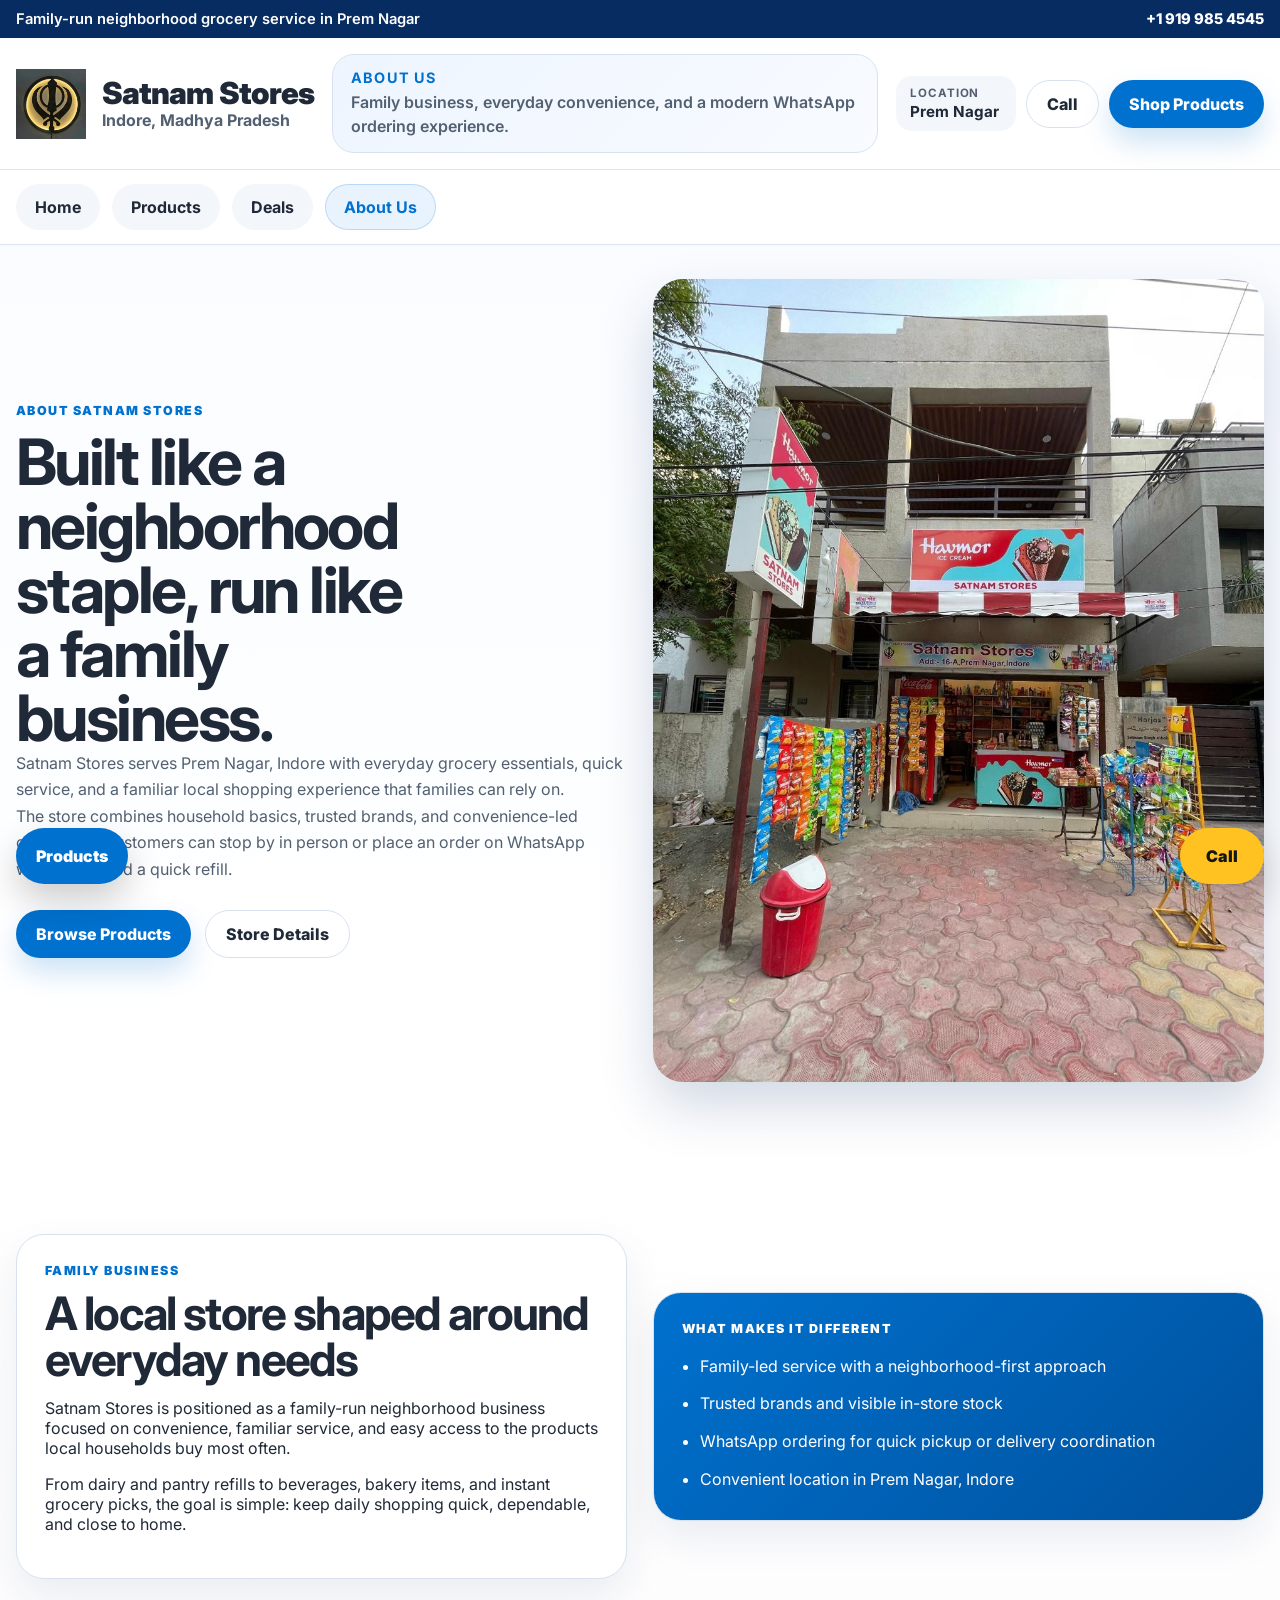
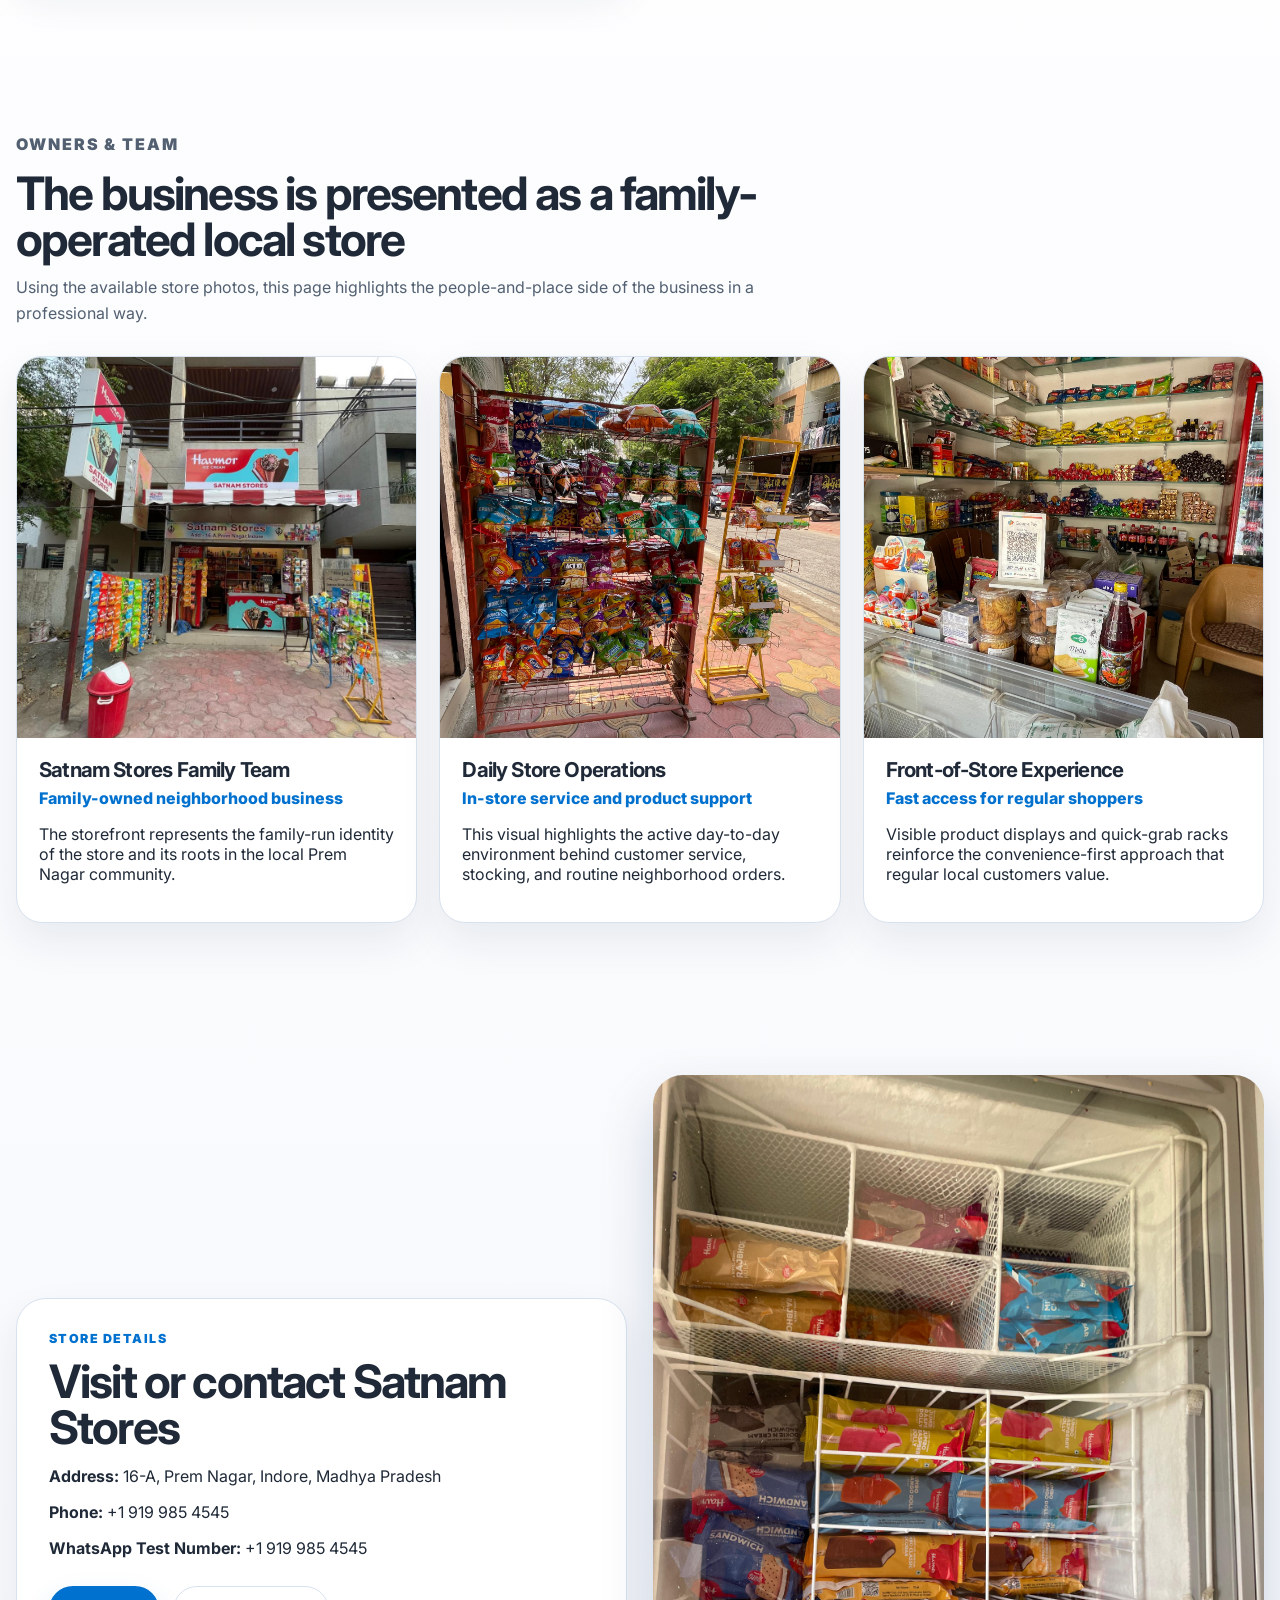
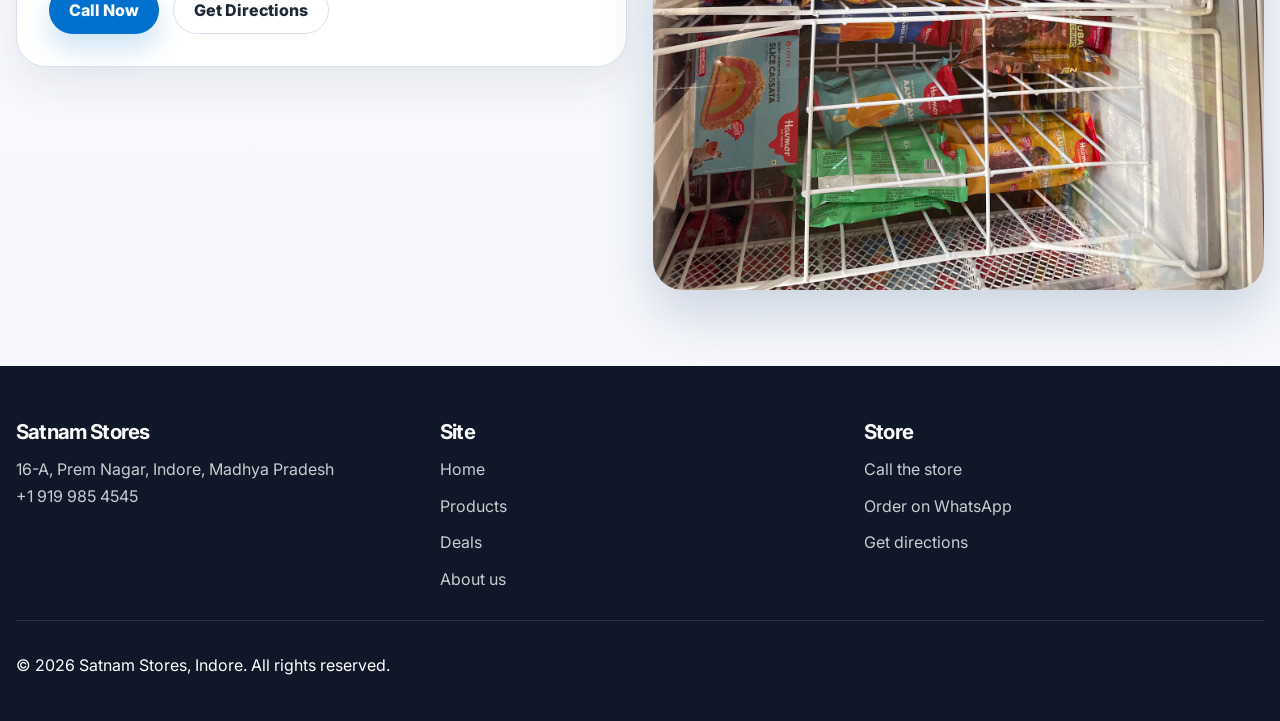
==== about.html @ cd2a09a5 "Expand Satnam Stores ordering site" ====
<!DOCTYPE html>
<html lang="en">
<head>
  <meta charset="UTF-8">
  <meta name="viewport" content="width=device-width, initial-scale=1.0">
  <title>About Satnam Stores Indore | Family Grocery Store in Prem Nagar</title>
  <meta
    name="description"
    content="Learn about Satnam Stores Indore, a family-run neighborhood grocery business in Prem Nagar with everyday essentials, quick service, and WhatsApp ordering."
  >
  <link rel="preconnect" href="https://fonts.googleapis.com">
  <link rel="preconnect" href="https://fonts.gstatic.com" crossorigin>
  <link
    href="https://fonts.googleapis.com/css2?family=Inter:wght@400;500;600;700;800;900&display=swap"
    rel="stylesheet"
  >
  <link rel="stylesheet" href="./styles.css">
</head>
<body data-page="about">
  <div class="topbar">
    <div class="container topbar-inner">
      <p>Family-run neighborhood grocery service in Prem Nagar</p>
      <a href="tel:+19199854545">+1 919 985 4545</a>
    </div>
  </div>

  <header class="site-header" id="top">
    <div class="container header-main">
      <a class="brand" href="./index.html#top" aria-label="Satnam Stores Indore home">
        <span class="brand-badge">
          <img src="./assets/khanda-symbol.webp" alt="Khanda symbol logo">
        </span>
        <span class="brand-copy">
          <strong>Satnam Stores</strong>
          <span>Indore, Madhya Pradesh</span>
        </span>
      </a>

      <div class="page-utility-banner" aria-label="Store overview">
        <strong>About Us</strong>
        <span>Family business, everyday convenience, and a modern WhatsApp ordering experience.</span>
      </div>

      <div class="header-actions">
        <a class="header-chip" href="#store-details">
          <span class="header-chip-label">Location</span>
          <strong>Prem Nagar</strong>
        </a>
        <a class="header-button header-button-light" href="tel:+19199854545">Call</a>
        <a class="header-button header-button-primary" href="./index.html#catalog">Shop Products</a>
      </div>

      <button class="menu-toggle" type="button" aria-expanded="false" aria-controls="mobile-panel">
        <span></span>
        <span></span>
        <span></span>
        <span class="sr-only">Open menu</span>
      </button>
    </div>

    <div class="container mobile-panel" id="mobile-panel">
      <nav class="mobile-links" aria-label="Mobile">
        <a href="./index.html#top">Home</a>
        <a href="./index.html#catalog">Products</a>
        <a href="./index.html#deals">Deals</a>
        <a href="./about.html">About Us</a>
      </nav>
      <a class="mobile-cart-link" href="./index.html#catalog">Shop Products</a>
    </div>
  </header>

  <div class="category-strip-wrap">
    <div class="container">
      <nav class="category-strip" aria-label="Primary sections">
        <a href="./index.html#top" data-nav-link="home">Home</a>
        <a href="./index.html#catalog" data-nav-link="products">Products</a>
        <a href="./index.html#deals" data-nav-link="deals">Deals</a>
        <a href="./about.html" data-nav-link="about" class="is-active">About Us</a>
      </nav>
    </div>
  </div>

  <main>
    <section class="section about-hero">
      <div class="container about-hero-grid">
        <div class="about-hero-copy">
          <p class="eyebrow eyebrow-blue">About Satnam Stores</p>
          <h1>Built like a neighborhood staple, run like a family business.</h1>
          <p class="hero-text">
            Satnam Stores serves Prem Nagar, Indore with everyday grocery essentials, quick service,
            and a familiar local shopping experience that families can rely on.
          </p>
          <p class="hero-text">
            The store combines household basics, trusted brands, and convenience-led ordering so customers
            can stop by in person or place an order on WhatsApp when they need a quick refill.
          </p>
          <div class="hero-actions">
            <a class="button button-primary" href="./index.html#catalog">Browse Products</a>
            <a class="button button-secondary" href="#store-details">Store Details</a>
          </div>
        </div>
        <div class="about-hero-visual">
          <img src="./assets/storefront.jpg" alt="Satnam Stores storefront in Prem Nagar, Indore">
        </div>
      </div>
    </section>

    <section class="section about-story">
      <div class="container about-story-grid">
        <div class="story-panel">
          <p class="eyebrow eyebrow-blue">Family Business</p>
          <h2>A local store shaped around everyday needs</h2>
          <p>
            Satnam Stores is positioned as a family-run neighborhood business focused on convenience,
            familiar service, and easy access to the products local households buy most often.
          </p>
          <p>
            From dairy and pantry refills to beverages, bakery items, and instant grocery picks,
            the goal is simple: keep daily shopping quick, dependable, and close to home.
          </p>
        </div>
        <div class="story-panel story-panel-accent">
          <p class="eyebrow">What makes it different</p>
          <ul class="story-list">
            <li>Family-led service with a neighborhood-first approach</li>
            <li>Trusted brands and visible in-store stock</li>
            <li>WhatsApp ordering for quick pickup or delivery coordination</li>
            <li>Convenient location in Prem Nagar, Indore</li>
          </ul>
        </div>
      </div>
    </section>

    <section class="section owner-section">
      <div class="container">
        <div class="section-heading">
          <p class="eyebrow eyebrow-blue">Owners &amp; Team</p>
          <h2>The business is presented as a family-operated local store</h2>
          <p>Using the available store photos, this page highlights the people-and-place side of the business in a professional way.</p>
        </div>

        <div class="owner-grid">
          <article class="owner-card">
            <img src="./assets/storefront.jpg" alt="Storefront representing the Satnam Stores family business">
            <div class="owner-card-body">
              <h3>Satnam Stores Family Team</h3>
              <p class="owner-role">Family-owned neighborhood business</p>
              <p>The storefront represents the family-run identity of the store and its roots in the local Prem Nagar community.</p>
            </div>
          </article>

          <article class="owner-card">
            <img src="./assets/interior.jpg" alt="Inside Satnam Stores showing day-to-day store operations">
            <div class="owner-card-body">
              <h3>Daily Store Operations</h3>
              <p class="owner-role">In-store service and product support</p>
              <p>This visual highlights the active day-to-day environment behind customer service, stocking, and routine neighborhood orders.</p>
            </div>
          </article>

          <article class="owner-card">
            <img src="./assets/snacks.jpg" alt="Product display racks outside Satnam Stores">
            <div class="owner-card-body">
              <h3>Front-of-Store Experience</h3>
              <p class="owner-role">Fast access for regular shoppers</p>
              <p>Visible product displays and quick-grab racks reinforce the convenience-first approach that regular local customers value.</p>
            </div>
          </article>
        </div>
      </div>
    </section>

    <section class="section store-details-section" id="store-details">
      <div class="container store-details-grid">
        <div class="store-detail-card">
          <p class="eyebrow eyebrow-blue">Store Details</p>
          <h2>Visit or contact Satnam Stores</h2>
          <p><strong>Address:</strong> 16-A, Prem Nagar, Indore, Madhya Pradesh</p>
          <p><strong>Phone:</strong> <a href="tel:+19199854545">+1 919 985 4545</a></p>
          <p><strong>WhatsApp Test Number:</strong> +1 919 985 4545</p>
          <div class="hero-actions">
            <a class="button button-primary" href="tel:+19199854545">Call Now</a>
            <a class="button button-secondary" href="https://www.google.com/maps/search/?api=1&amp;query=16-A%2C+Prem+Nagar%2C+Indore%2C+Madhya+Pradesh" target="_blank" rel="noreferrer">Get Directions</a>
          </div>
        </div>

        <div class="store-detail-visual">
          <img src="./assets/drinks.jpg" alt="Cold drinks fridge inside Satnam Stores">
        </div>
      </div>
    </section>
  </main>

  <div class="mobile-cta-bar">
    <a class="floating-call" href="tel:+19199854545" aria-label="Call Satnam Stores">Call</a>
    <a class="floating-cart" href="./index.html#catalog" aria-label="Browse products">Products</a>
  </div>

  <footer class="site-footer">
    <div class="container footer-grid">
      <div>
        <h3>Satnam Stores</h3>
        <p>16-A, Prem Nagar, Indore, Madhya Pradesh</p>
        <p><a href="tel:+19199854545">+1 919 985 4545</a></p>
      </div>
      <div>
        <h3>Site</h3>
        <ul>
          <li><a href="./index.html#top">Home</a></li>
          <li><a href="./index.html#catalog">Products</a></li>
          <li><a href="./index.html#deals">Deals</a></li>
          <li><a href="./about.html">About us</a></li>
        </ul>
      </div>
      <div>
        <h3>Store</h3>
        <ul>
          <li><a href="tel:+19199854545">Call the store</a></li>
          <li><a href="./index.html#catalog">Order on WhatsApp</a></li>
          <li><a href="https://www.google.com/maps/search/?api=1&amp;query=16-A%2C+Prem+Nagar%2C+Indore%2C+Madhya+Pradesh" target="_blank" rel="noreferrer">Get directions</a></li>
        </ul>
      </div>
    </div>
    <div class="container footer-bottom">
      <p>&copy; 2026 Satnam Stores, Indore. All rights reserved.</p>
    </div>
  </footer>

  <script src="./script.js"></script>
</body>
</html>
---- styles.css ----
:root {
  --blue: #0071ce;
  --blue-deep: #004f9a;
  --blue-navy: #072c62;
  --yellow: #ffc220;
  --yellow-soft: #ffe082;
  --yellow-deep: #d99d00;
  --green: #1f9d57;
  --red: #c62828;
  --ink: #1f2937;
  --ink-soft: #526071;
  --surface: #ffffff;
  --surface-alt: #f3f6fb;
  --surface-line: #d8e2ef;
  --surface-dark: #0f1728;
  --surface-muted: #eef3f8;
  --radius-lg: 28px;
  --radius-md: 20px;
  --radius-sm: 14px;
  --shadow-soft: 0 18px 40px rgba(4, 38, 82, 0.08);
  --shadow-strong: 0 24px 54px rgba(7, 44, 98, 0.18);
  --container: min(1320px, calc(100% - 32px));
}

* {
  box-sizing: border-box;
}

html {
  scroll-behavior: smooth;
}

body {
  margin: 0;
  font-family: "Inter", sans-serif;
  color: var(--ink);
  background: linear-gradient(180deg, #f8fbff 0%, #ffffff 26%, #f5f7fb 100%);
}

body.cart-open {
  overflow: hidden;
}

img {
  display: block;
  width: 100%;
  max-width: 100%;
}

a {
  color: inherit;
  text-decoration: none;
}

button,
input,
select,
textarea {
  font: inherit;
}

button {
  border: 0;
}

.sr-only {
  position: absolute;
  width: 1px;
  height: 1px;
  padding: 0;
  margin: -1px;
  overflow: hidden;
  clip: rect(0, 0, 0, 0);
  white-space: nowrap;
  border: 0;
}

.is-hidden {
  display: none !important;
}

.container {
  width: var(--container);
  margin: 0 auto;
}

.topbar {
  background: var(--blue-navy);
  color: #fff;
  font-size: 0.92rem;
}

.topbar-inner {
  display: flex;
  align-items: center;
  justify-content: space-between;
  gap: 16px;
  padding: 10px 0;
}

.topbar p {
  margin: 0;
  font-weight: 600;
}

.topbar a {
  font-weight: 800;
}

.site-header {
  position: sticky;
  top: 0;
  z-index: 40;
  background: rgba(255, 255, 255, 0.97);
  border-bottom: 1px solid rgba(216, 226, 239, 0.9);
  backdrop-filter: blur(16px);
}

.site-header.is-scrolled {
  box-shadow: 0 10px 28px rgba(15, 23, 40, 0.1);
}

.header-main {
  display: grid;
  grid-template-columns: auto minmax(320px, 1fr) auto;
  align-items: center;
  gap: 18px;
  padding: 16px 0;
}

.brand {
  display: inline-flex;
  align-items: center;
  gap: 16px;
}

.brand-badge {
  width: 70px;
  height: 70px;
  display: inline-flex;
  align-items: center;
  justify-content: center;
  flex-shrink: 0;
}

.brand-badge img {
  width: 100%;
  height: 100%;
  object-fit: contain;
}

.brand-copy {
  display: grid;
  gap: 4px;
}

.brand-copy strong {
  font-size: 1.9rem;
  font-weight: 900;
  letter-spacing: -0.03em;
  line-height: 1;
}

.brand-copy span {
  font-size: 1rem;
  color: var(--ink-soft);
  font-weight: 700;
  line-height: 1.1;
}

.search-shell {
  display: grid;
  grid-template-columns: auto 1fr auto;
  align-items: center;
  gap: 10px;
  background: #fff;
  border: 2px solid var(--blue);
  border-radius: 999px;
  padding: 8px 8px 8px 16px;
  box-shadow: 0 12px 24px rgba(0, 113, 206, 0.08);
}

.search-shell svg {
  width: 22px;
  height: 22px;
  fill: var(--blue);
  flex-shrink: 0;
}

.search-shell input {
  width: 100%;
  border: 0;
  outline: 0;
  background: transparent;
  color: var(--ink);
}

.search-shell button,
.button,
.header-button,
.quantity-button,
.add-cart-button,
.filter-chip,
.mobile-cart-link,
.floating-cart,
.floating-call {
  transition: transform 180ms ease, box-shadow 180ms ease, background 180ms ease, border-color 180ms ease, color 180ms ease;
}

.search-shell button {
  border-radius: 999px;
  padding: 12px 20px;
  background: var(--blue);
  color: #fff;
  font-weight: 800;
  cursor: pointer;
}

.header-actions {
  display: flex;
  align-items: center;
  gap: 10px;
}

.header-chip {
  display: grid;
  gap: 2px;
  padding: 10px 14px;
  border-radius: 16px;
  background: var(--surface-alt);
  min-width: 120px;
}

.header-chip-label,
.summary-label {
  font-size: 0.72rem;
  text-transform: uppercase;
  letter-spacing: 0.08em;
  color: var(--ink-soft);
  font-weight: 700;
}

.header-chip strong {
  font-size: 0.95rem;
}

.header-button,
.button,
.mobile-cart-link {
  display: inline-flex;
  align-items: center;
  justify-content: center;
  gap: 10px;
  min-height: 48px;
  padding: 0 20px;
  border-radius: 999px;
  font-weight: 800;
  cursor: pointer;
}

.header-button:hover,
.button:hover,
.mobile-cart-link:hover,
.filter-chip:hover,
.add-cart-button:hover,
.quantity-button:hover,
.floating-cart:hover,
.floating-call:hover,
.category-card:hover,
.product-card:hover,
.gallery-card:hover,
.benefit-card:hover,
.inventory-card:hover {
  transform: translateY(-2px);
}

.header-button-primary,
.button-primary {
  background: var(--blue);
  color: #fff;
  box-shadow: 0 14px 28px rgba(0, 113, 206, 0.2);
}

.header-button-light,
.button-secondary {
  background: #fff;
  border: 1px solid var(--surface-line);
  color: var(--ink);
}

.button-secondary-light {
  background: rgba(255, 255, 255, 0.14);
  border: 1px solid rgba(255, 255, 255, 0.2);
  color: #fff;
}

.button-yellow {
  background: var(--yellow);
  color: #202020;
}

.button-dark {
  background: #111827;
  color: #fff;
}

.button-full {
  width: 100%;
}

.cart-count-badge {
  min-width: 28px;
  height: 28px;
  padding: 0 8px;
  display: inline-flex;
  align-items: center;
  justify-content: center;
  border-radius: 999px;
  background: var(--yellow);
  color: #111827;
  font-size: 0.82rem;
  font-weight: 900;
  line-height: 1;
}

.menu-toggle {
  display: none;
  width: 46px;
  height: 46px;
  border-radius: 14px;
  background: var(--surface-alt);
  padding: 0;
  cursor: pointer;
}

.menu-toggle span {
  display: block;
  width: 18px;
  height: 2px;
  margin: 4px auto;
  background: var(--ink);
  border-radius: 999px;
  transition: transform 180ms ease, opacity 180ms ease;
}

.menu-toggle[aria-expanded="true"] span:nth-child(1) {
  transform: translateY(6px) rotate(45deg);
}

.menu-toggle[aria-expanded="true"] span:nth-child(2) {
  opacity: 0;
}

.menu-toggle[aria-expanded="true"] span:nth-child(3) {
  transform: translateY(-6px) rotate(-45deg);
}

.mobile-panel {
  display: none;
  padding-bottom: 14px;
}

.mobile-panel.is-open {
  display: block;
}

.mobile-links {
  display: grid;
  gap: 10px;
}

.mobile-links a {
  padding: 14px 16px;
  border-radius: 16px;
  background: var(--surface-alt);
  font-weight: 700;
}

.mobile-cart-link {
  margin-top: 10px;
  width: 100%;
  background: var(--blue);
  color: #fff;
}

.category-strip-wrap {
  position: sticky;
  top: 86px;
  z-index: 30;
  background: rgba(255, 255, 255, 0.94);
  border-bottom: 1px solid rgba(216, 226, 239, 0.9);
  backdrop-filter: blur(12px);
}

.category-strip {
  display: flex;
  gap: 12px;
  overflow-x: auto;
  padding: 14px 0;
  scrollbar-width: none;
}

.category-strip::-webkit-scrollbar,
.filter-chip-row::-webkit-scrollbar {
  display: none;
}

.category-strip a,
.filter-chip {
  flex: 0 0 auto;
  padding: 12px 18px;
  border-radius: 999px;
  background: var(--surface-alt);
  border: 1px solid transparent;
  font-weight: 700;
  white-space: nowrap;
  cursor: pointer;
}

.category-strip a.is-active,
.category-strip a:hover,
.filter-chip.is-active,
.filter-chip:hover {
  background: #e9f3fe;
  border-color: rgba(0, 113, 206, 0.2);
  color: var(--blue);
}

.hero {
  position: relative;
  overflow: hidden;
  padding: 34px 0 18px;
}

.hero::before {
  content: "";
  position: absolute;
  inset: 0 0 auto;
  height: 76%;
  background:
    radial-gradient(circle at top left, rgba(255, 194, 32, 0.18), transparent 36%),
    linear-gradient(135deg, #f2f8ff 0%, #ffffff 50%, #edf5ff 100%);
}

.hero-grid {
  position: relative;
  display: grid;
  grid-template-columns: minmax(0, 1fr) minmax(340px, 520px);
  gap: 28px;
  align-items: center;
}

.hero-copy {
  padding: 26px 0;
}

.eyebrow {
  margin: 0 0 12px;
  color: var(--yellow);
  text-transform: uppercase;
  letter-spacing: 0.12em;
  font-size: 0.78rem;
  font-weight: 900;
}

.eyebrow-blue {
  color: var(--blue);
}

h1,
h2,
h3,
h4 {
  margin: 0;
  letter-spacing: -0.04em;
  line-height: 1;
}

h1 {
  font-size: clamp(2.6rem, 5vw, 4.8rem);
  max-width: 10ch;
}

h2 {
  font-size: clamp(2rem, 3.6vw, 3.35rem);
}

h3 {
  font-size: 1.28rem;
}

.hero-text,
.section-heading p,
.category-content p,
.deal-banner p,
.product-body p,
.benefit-card p,
.gallery-card figcaption,
.visit-copy p,
.trusted-points p,
.footer-grid p,
.footer-grid li,
.inventory-copy p,
.cart-summary p,
.cart-empty p,
.catalog-empty p,
.form-feedback {
  margin: 0;
  color: var(--ink-soft);
  line-height: 1.65;
  font-size: 1rem;
}

.hero-actions {
  display: flex;
  flex-wrap: wrap;
  gap: 14px;
  margin-top: 28px;
}

.hero-metrics {
  display: grid;
  grid-template-columns: repeat(3, minmax(0, 1fr));
  gap: 14px;
  list-style: none;
  padding: 0;
  margin: 30px 0 0;
}

.hero-metrics li {
  padding: 18px;
  border-radius: 20px;
  background: rgba(255, 255, 255, 0.9);
  border: 1px solid rgba(216, 226, 239, 0.92);
  box-shadow: var(--shadow-soft);
}

.hero-metrics strong {
  display: block;
  color: var(--blue);
  font-size: 1.24rem;
  margin-bottom: 6px;
}

.hero-metrics span {
  color: var(--ink-soft);
  font-size: 0.92rem;
}

.hero-visual {
  position: relative;
  min-height: 100%;
}

.hero-visual img {
  height: 100%;
  min-height: 520px;
  object-fit: cover;
  border-radius: 34px;
  box-shadow: var(--shadow-strong);
}

.hero-card {
  position: absolute;
  display: grid;
  gap: 8px;
  max-width: 240px;
  padding: 16px 18px;
  background: rgba(255, 255, 255, 0.94);
  border-radius: 22px;
  box-shadow: var(--shadow-soft);
}

.hero-card-top {
  top: 20px;
  left: -18px;
}

.hero-card-bottom {
  right: -12px;
  bottom: 22px;
}

.card-kicker,
.deal-tag,
.product-badge,
.inventory-tag,
.stock-pill {
  display: inline-flex;
  align-items: center;
  width: fit-content;
  padding: 6px 10px;
  border-radius: 999px;
  font-size: 0.73rem;
  font-weight: 800;
  letter-spacing: 0.05em;
  text-transform: uppercase;
}

.card-kicker {
  background: #eef5ff;
  color: var(--blue);
}

.section {
  padding: 76px 0;
}

.trusted-band {
  padding-top: 22px;
}

.trusted-grid {
  display: grid;
  grid-template-columns: 1.1fr 0.9fr;
  gap: 24px;
  padding: 28px 30px;
  background: #fff;
  border: 1px solid var(--surface-line);
  border-radius: var(--radius-lg);
  box-shadow: var(--shadow-soft);
}

.trusted-points {
  display: grid;
  gap: 14px;
}

.section-heading {
  display: grid;
  gap: 12px;
  max-width: 760px;
  margin-bottom: 30px;
}

.order-heading {
  max-width: none;
  grid-template-columns: minmax(0, 1fr) minmax(260px, 320px);
  align-items: start;
}

.ordering-summary-card {
  display: grid;
  gap: 8px;
  padding: 22px;
  background: #fff;
  border: 1px solid var(--surface-line);
  border-radius: 24px;
  box-shadow: var(--shadow-soft);
}

.ordering-summary-card strong {
  font-size: 1.4rem;
  color: var(--ink);
}

.ordering-summary-card span {
  font-weight: 800;
  color: var(--blue);
}

.category-grid,
.product-grid,
.benefits-grid,
.gallery-grid,
.catalog-grid {
  display: grid;
  gap: 22px;
}

.category-grid {
  grid-template-columns: repeat(4, minmax(0, 1fr));
}

.category-card,
.product-card,
.benefit-card,
.gallery-card,
.inventory-card {
  background: #fff;
  border: 1px solid var(--surface-line);
  border-radius: 24px;
  overflow: hidden;
  box-shadow: var(--shadow-soft);
  transition: transform 180ms ease, box-shadow 180ms ease, border-color 180ms ease, opacity 180ms ease;
}

.category-card:hover,
.product-card:hover,
.benefit-card:hover,
.gallery-card:hover,
.inventory-card:hover {
  box-shadow: 0 22px 40px rgba(4, 38, 82, 0.12);
  border-color: rgba(0, 113, 206, 0.22);
}

.category-card img,
.product-card img,
.gallery-card img,
.inventory-card img {
  aspect-ratio: 1.08 / 1;
  object-fit: cover;
}

.category-content,
.product-body,
.benefit-card,
.gallery-card figcaption,
.inventory-copy {
  padding: 20px;
}

.ordering-section {
  background: linear-gradient(180deg, #ffffff 0%, #f6f9fe 100%);
}

.catalog-toolbar {
  display: grid;
  gap: 16px;
  margin-bottom: 24px;
}

.filter-chip-row {
  display: flex;
  gap: 12px;
  overflow-x: auto;
  padding-bottom: 4px;
  scrollbar-width: none;
}

.catalog-result {
  font-weight: 700;
  color: var(--ink-soft);
}

.catalog-grid {
  grid-template-columns: repeat(4, minmax(0, 1fr));
}

.inventory-card {
  display: grid;
  grid-template-rows: auto 1fr;
}

.inventory-card.out-of-stock {
  opacity: 0.72;
}

.inventory-media {
  position: relative;
}

.inventory-tag {
  position: absolute;
  top: 14px;
  left: 14px;
  background: rgba(255, 255, 255, 0.94);
  color: var(--blue);
}

.inventory-copy {
  display: grid;
  gap: 14px;
}

.inventory-header {
  display: grid;
  gap: 10px;
}

.inventory-meta {
  display: flex;
  align-items: center;
  justify-content: space-between;
  gap: 12px;
  flex-wrap: wrap;
}

.inventory-price {
  display: grid;
  gap: 4px;
}

.inventory-price strong {
  font-size: 1.42rem;
  color: var(--ink);
}

.inventory-price span {
  color: var(--ink-soft);
  font-size: 0.92rem;
  font-weight: 700;
}

.stock-pill {
  background: #e8f8ee;
  color: var(--green);
}

.stock-pill.out {
  background: #fdeaea;
  color: var(--red);
}

.inventory-footer {
  display: grid;
  gap: 12px;
  margin-top: auto;
}

.inventory-category {
  color: var(--ink-soft);
  font-size: 0.86rem;
  font-weight: 800;
  text-transform: uppercase;
  letter-spacing: 0.05em;
}

.add-cart-button {
  min-height: 46px;
  border-radius: 999px;
  background: var(--blue);
  color: #fff;
  font-weight: 800;
  cursor: pointer;
}

.add-cart-button[disabled] {
  background: #c9d5e5;
  color: #607086;
  cursor: not-allowed;
  transform: none;
  box-shadow: none;
}

.catalog-empty {
  padding: 28px;
  border-radius: 24px;
  background: #fff;
  border: 1px solid var(--surface-line);
  box-shadow: var(--shadow-soft);
  text-align: center;
}

.deals-section {
  background: linear-gradient(180deg, #f6faff 0%, #edf5ff 100%);
}

.deals-grid {
  display: grid;
  grid-template-columns: repeat(3, minmax(0, 1fr));
  gap: 18px;
}

.deal-banner {
  min-height: 260px;
  display: flex;
  flex-direction: column;
  justify-content: space-between;
  gap: 18px;
  padding: 26px;
  border-radius: 28px;
  box-shadow: var(--shadow-soft);
}

.deal-blue {
  background: linear-gradient(135deg, #0071ce 0%, #0a92ff 100%);
  color: #fff;
}

.deal-yellow {
  background: linear-gradient(135deg, #ffc220 0%, #ffd964 100%);
  color: #202020;
}

.deal-navy {
  background: linear-gradient(135deg, #072c62 0%, #16489a 100%);
  color: #fff;
}

.deal-banner p,
.deal-banner h3 {
  color: inherit;
}

.deal-tag {
  background: rgba(255, 255, 255, 0.18);
  color: currentColor;
  margin-bottom: 12px;
}

.deal-yellow .deal-tag {
  background: rgba(32, 32, 32, 0.08);
}

.product-grid {
  grid-template-columns: repeat(3, minmax(0, 1fr));
}

.product-card {
  position: relative;
}

.product-badge {
  position: absolute;
  top: 16px;
  left: 16px;
  background: var(--yellow);
  color: #1b1b1b;
}

.benefits-section {
  background: #fff;
}

.benefits-grid {
  grid-template-columns: repeat(3, minmax(0, 1fr));
}

.benefit-card {
  display: grid;
  gap: 12px;
  padding: 24px;
}

.benefit-card span {
  width: 48px;
  height: 48px;
  display: inline-flex;
  align-items: center;
  justify-content: center;
  border-radius: 14px;
  background: #edf5ff;
  color: var(--blue);
  font-weight: 900;
}

.gallery-section {
  background: linear-gradient(180deg, #ffffff 0%, #f5f8fd 100%);
}

.gallery-grid {
  grid-template-columns: repeat(3, minmax(0, 1fr));
}

.gallery-feature {
  grid-column: span 2;
}

.gallery-card figcaption {
  font-weight: 700;
  color: var(--ink);
}

.visit-section {
  padding-top: 40px;
}

.visit-grid {
  display: grid;
  grid-template-columns: 1fr auto;
  gap: 24px;
  align-items: center;
  padding: 34px;
  border-radius: 30px;
  background: linear-gradient(135deg, #0071ce 0%, #00519d 100%);
  color: #fff;
  box-shadow: var(--shadow-strong);
}

.visit-copy p,
.visit-copy a,
.visit-copy h2 {
  color: #fff;
}

.visit-copy {
  display: grid;
  gap: 10px;
}

.visit-actions {
  display: flex;
  flex-wrap: wrap;
  justify-content: flex-end;
  gap: 12px;
}

.cart-overlay {
  position: fixed;
  inset: 0;
  background: rgba(15, 23, 40, 0.54);
  z-index: 70;
}

.cart-drawer {
  position: fixed;
  top: 0;
  right: 0;
  width: min(520px, 100%);
  height: 100vh;
  display: flex;
  flex-direction: column;
  background: #fff;
  z-index: 80;
  box-shadow: -20px 0 50px rgba(7, 44, 98, 0.2);
  transform: translateX(100%);
  transition: transform 220ms ease;
}

.cart-drawer.is-open {
  transform: translateX(0);
}

.cart-drawer-header {
  display: flex;
  align-items: flex-start;
  justify-content: space-between;
  gap: 12px;
  padding: 24px 24px 18px;
  border-bottom: 1px solid var(--surface-line);
}

.cart-close {
  width: 44px;
  height: 44px;
  border-radius: 14px;
  background: var(--surface-alt);
  color: var(--ink);
  font-size: 1.7rem;
  line-height: 1;
  cursor: pointer;
}

.cart-drawer-body {
  flex: 1;
  overflow-y: auto;
  padding: 20px 24px 32px;
  display: grid;
  gap: 24px;
}

.cart-section {
  padding: 22px;
  background: var(--surface-alt);
  border-radius: 24px;
  border: 1px solid var(--surface-line);
}

.cart-section-heading {
  display: flex;
  align-items: center;
  justify-content: space-between;
  gap: 10px;
  margin-bottom: 18px;
}

.text-link {
  padding: 0;
  background: none;
  color: var(--blue);
  font-weight: 800;
  cursor: pointer;
}

.cart-empty {
  display: grid;
  gap: 6px;
  padding: 20px;
  border-radius: 18px;
  background: #fff;
}

.cart-items {
  display: grid;
  gap: 14px;
}

.cart-item {
  display: grid;
  grid-template-columns: 74px minmax(0, 1fr);
  gap: 14px;
  padding: 14px;
  background: #fff;
  border-radius: 18px;
  border: 1px solid var(--surface-line);
}

.cart-item img {
  width: 74px;
  height: 74px;
  object-fit: cover;
  border-radius: 14px;
}

.cart-item-copy {
  display: grid;
  gap: 10px;
}

.cart-item-header {
  display: flex;
  align-items: flex-start;
  justify-content: space-between;
  gap: 10px;
}

.cart-item-header strong {
  display: block;
  font-size: 1rem;
}

.cart-item-header span,
.cart-item-meta {
  color: var(--ink-soft);
  font-size: 0.9rem;
}

.cart-item-footer {
  display: flex;
  align-items: center;
  justify-content: space-between;
  gap: 12px;
  flex-wrap: wrap;
}

.quantity-controls {
  display: inline-flex;
  align-items: center;
  gap: 10px;
}

.quantity-button {
  width: 34px;
  height: 34px;
  border-radius: 10px;
  background: #edf4ff;
  color: var(--blue);
  font-weight: 900;
  cursor: pointer;
}

.quantity-value {
  min-width: 16px;
  text-align: center;
  font-weight: 800;
}

.remove-item {
  background: none;
  color: var(--red);
  font-weight: 800;
  cursor: pointer;
  padding: 0;
}

.cart-summary {
  display: grid;
  gap: 8px;
  padding-top: 18px;
}

.cart-summary div {
  display: flex;
  align-items: center;
  justify-content: space-between;
  gap: 12px;
}

.cart-summary strong {
  font-size: 1.3rem;
}

.checkout-form {
  display: grid;
  gap: 16px;
}

.form-field {
  display: grid;
  gap: 8px;
}

.form-field label {
  font-weight: 700;
  color: var(--ink);
}

.form-field input,
.form-field select,
.form-field textarea {
  width: 100%;
  border: 1px solid var(--surface-line);
  border-radius: 16px;
  padding: 14px 16px;
  background: #fff;
  outline: 0;
  color: var(--ink);
}

.form-field input:focus,
.form-field select:focus,
.form-field textarea:focus {
  border-color: rgba(0, 113, 206, 0.55);
  box-shadow: 0 0 0 4px rgba(0, 113, 206, 0.12);
}

.form-field.has-error input,
.form-field.has-error select,
.form-field.has-error textarea {
  border-color: rgba(198, 40, 40, 0.55);
  box-shadow: 0 0 0 4px rgba(198, 40, 40, 0.08);
}

.form-feedback {
  min-height: 22px;
  font-weight: 700;
}

.form-feedback.is-error {
  color: var(--red);
}

.form-feedback.is-success {
  color: var(--green);
}

.mobile-cta-bar {
  position: fixed;
  left: 0;
  right: 0;
  bottom: 14px;
  z-index: 50;
  display: flex;
  justify-content: center;
  pointer-events: none;
}

.floating-call,
.floating-cart {
  pointer-events: auto;
  display: inline-flex;
  align-items: center;
  justify-content: center;
  min-width: 84px;
  height: 56px;
  padding: 0 20px;
  border-radius: 999px;
  font-weight: 900;
  box-shadow: 0 16px 36px rgba(0, 0, 0, 0.2);
}

.floating-call {
  position: fixed;
  right: 16px;
  bottom: 16px;
  background: var(--yellow);
  color: #161616;
}

.floating-cart {
  position: fixed;
  left: 16px;
  bottom: 16px;
  background: var(--blue);
  color: #fff;
  gap: 10px;
  cursor: pointer;
}

.site-footer {
  padding: 56px 0 30px;
  background: var(--surface-dark);
  color: #fff;
}

.footer-grid {
  display: grid;
  grid-template-columns: repeat(3, minmax(0, 1fr));
  gap: 24px;
}

.footer-grid h3 {
  margin-bottom: 14px;
}

.footer-grid p,
.footer-grid li,
.footer-grid a {
  color: rgba(255, 255, 255, 0.78);
}

.footer-grid ul {
  margin: 0;
  padding: 0;
  list-style: none;
  display: grid;
  gap: 10px;
}

.footer-bottom {
  margin-top: 28px;
  padding-top: 18px;
  border-top: 1px solid rgba(255, 255, 255, 0.12);
}

.page-utility-banner {
  display: grid;
  gap: 4px;
  padding: 14px 18px;
  border-radius: 22px;
  background: linear-gradient(135deg, #eef5ff 0%, #f8fbff 100%);
  border: 1px solid var(--surface-line);
}

.page-utility-banner strong {
  font-size: 0.9rem;
  color: var(--blue);
  text-transform: uppercase;
  letter-spacing: 0.08em;
}

.page-utility-banner span {
  color: var(--ink-soft);
  font-weight: 600;
  line-height: 1.5;
}

.about-hero {
  padding-top: 34px;
}

.about-hero-grid,
.about-story-grid,
.store-details-grid {
  display: grid;
  grid-template-columns: repeat(2, minmax(0, 1fr));
  gap: 26px;
  align-items: center;
}

.about-hero-visual img,
.store-detail-visual img {
  min-height: 420px;
  object-fit: cover;
  border-radius: 30px;
  box-shadow: var(--shadow-strong);
}

.story-panel {
  padding: 28px;
  background: #fff;
  border: 1px solid var(--surface-line);
  border-radius: 28px;
  box-shadow: var(--shadow-soft);
}

.story-panel p + p {
  margin-top: 14px;
}

.story-panel-accent {
  background: linear-gradient(135deg, #0071ce 0%, #00519d 100%);
  color: #fff;
}

.story-panel-accent h2,
.story-panel-accent p,
.story-panel-accent li,
.story-panel-accent .eyebrow {
  color: #fff;
}

.story-list {
  margin: 18px 0 0;
  padding-left: 18px;
  display: grid;
  gap: 12px;
  line-height: 1.6;
}

.owner-grid {
  display: grid;
  grid-template-columns: repeat(3, minmax(0, 1fr));
  gap: 22px;
}

.owner-card {
  background: #fff;
  border: 1px solid var(--surface-line);
  border-radius: 26px;
  overflow: hidden;
  box-shadow: var(--shadow-soft);
}

.owner-card img {
  aspect-ratio: 1.05 / 1;
  object-fit: cover;
}

.owner-card-body {
  padding: 22px;
}

.owner-role {
  margin: 8px 0 10px;
  color: var(--blue);
  font-weight: 800;
}

.store-detail-card {
  padding: 32px;
  background: #fff;
  border: 1px solid var(--surface-line);
  border-radius: 30px;
  box-shadow: var(--shadow-soft);
}

.store-detail-card p + p {
  margin-top: 10px;
}

@media (max-width: 1120px) {
  .header-main {
    grid-template-columns: auto 1fr;
  }

  .header-actions {
    display: none;
  }

  .menu-toggle {
    display: inline-block;
    justify-self: end;
  }

  .hero-grid,
  .trusted-grid,
  .visit-grid,
  .order-heading,
  .about-hero-grid,
  .about-story-grid,
  .store-details-grid {
    grid-template-columns: 1fr;
  }

  .hero-visual {
    order: -1;
  }

  .hero-visual img {
    min-height: 400px;
  }

  .category-grid,
  .benefits-grid,
  .gallery-grid,
  .catalog-grid,
  .owner-grid {
    grid-template-columns: repeat(2, minmax(0, 1fr));
  }

  .product-grid,
  .deals-grid {
    grid-template-columns: 1fr;
  }

  .gallery-feature {
    grid-column: auto;
  }

  .visit-actions {
    justify-content: flex-start;
  }
}

@media (max-width: 720px) {
  :root {
    --container: min(100% - 20px, 1320px);
  }

  .topbar-inner {
    flex-direction: column;
    align-items: flex-start;
    padding: 10px 0;
  }

  .header-main {
    grid-template-columns: 1fr auto;
  }

  .page-utility-banner {
    grid-column: 1 / -1;
    order: 3;
  }

  .brand {
    min-width: 0;
  }

  .brand-copy strong {
    font-size: 1.35rem;
  }

  .brand-copy span {
    font-size: 0.9rem;
  }

  .search-shell {
    grid-column: 1 / -1;
    order: 3;
  }

  .category-strip-wrap {
    top: 142px;
  }

  .hero {
    padding-top: 20px;
  }

  .hero-copy {
    padding-top: 0;
  }

  .hero-metrics,
  .category-grid,
  .product-grid,
  .benefits-grid,
  .gallery-grid,
  .footer-grid,
  .catalog-grid,
  .owner-grid {
    grid-template-columns: 1fr;
  }

  .hero-card {
    position: static;
    max-width: none;
    margin-top: 14px;
  }

  .hero-visual {
    display: grid;
  }

  .hero-visual img {
    min-height: 280px;
  }

  .about-hero-visual img,
  .store-detail-visual img {
    min-height: 280px;
  }

  .section {
    padding: 58px 0;
  }

  .visit-grid,
  .trusted-grid,
  .cart-section {
    padding: 24px;
  }

  .button,
  .header-button {
    width: 100%;
  }

  .hero-actions,
  .visit-actions {
    display: grid;
  }

  .cart-drawer {
    width: 100%;
  }

  .cart-drawer-header,
  .cart-drawer-body {
    padding-left: 16px;
    padding-right: 16px;
  }

  .cart-item {
    grid-template-columns: 1fr;
  }

  .cart-item img {
    width: 100%;
    height: 180px;
  }

  .floating-call,
  .floating-cart {
    bottom: 12px;
    min-width: 74px;
    height: 52px;
    padding: 0 16px;
  }
}
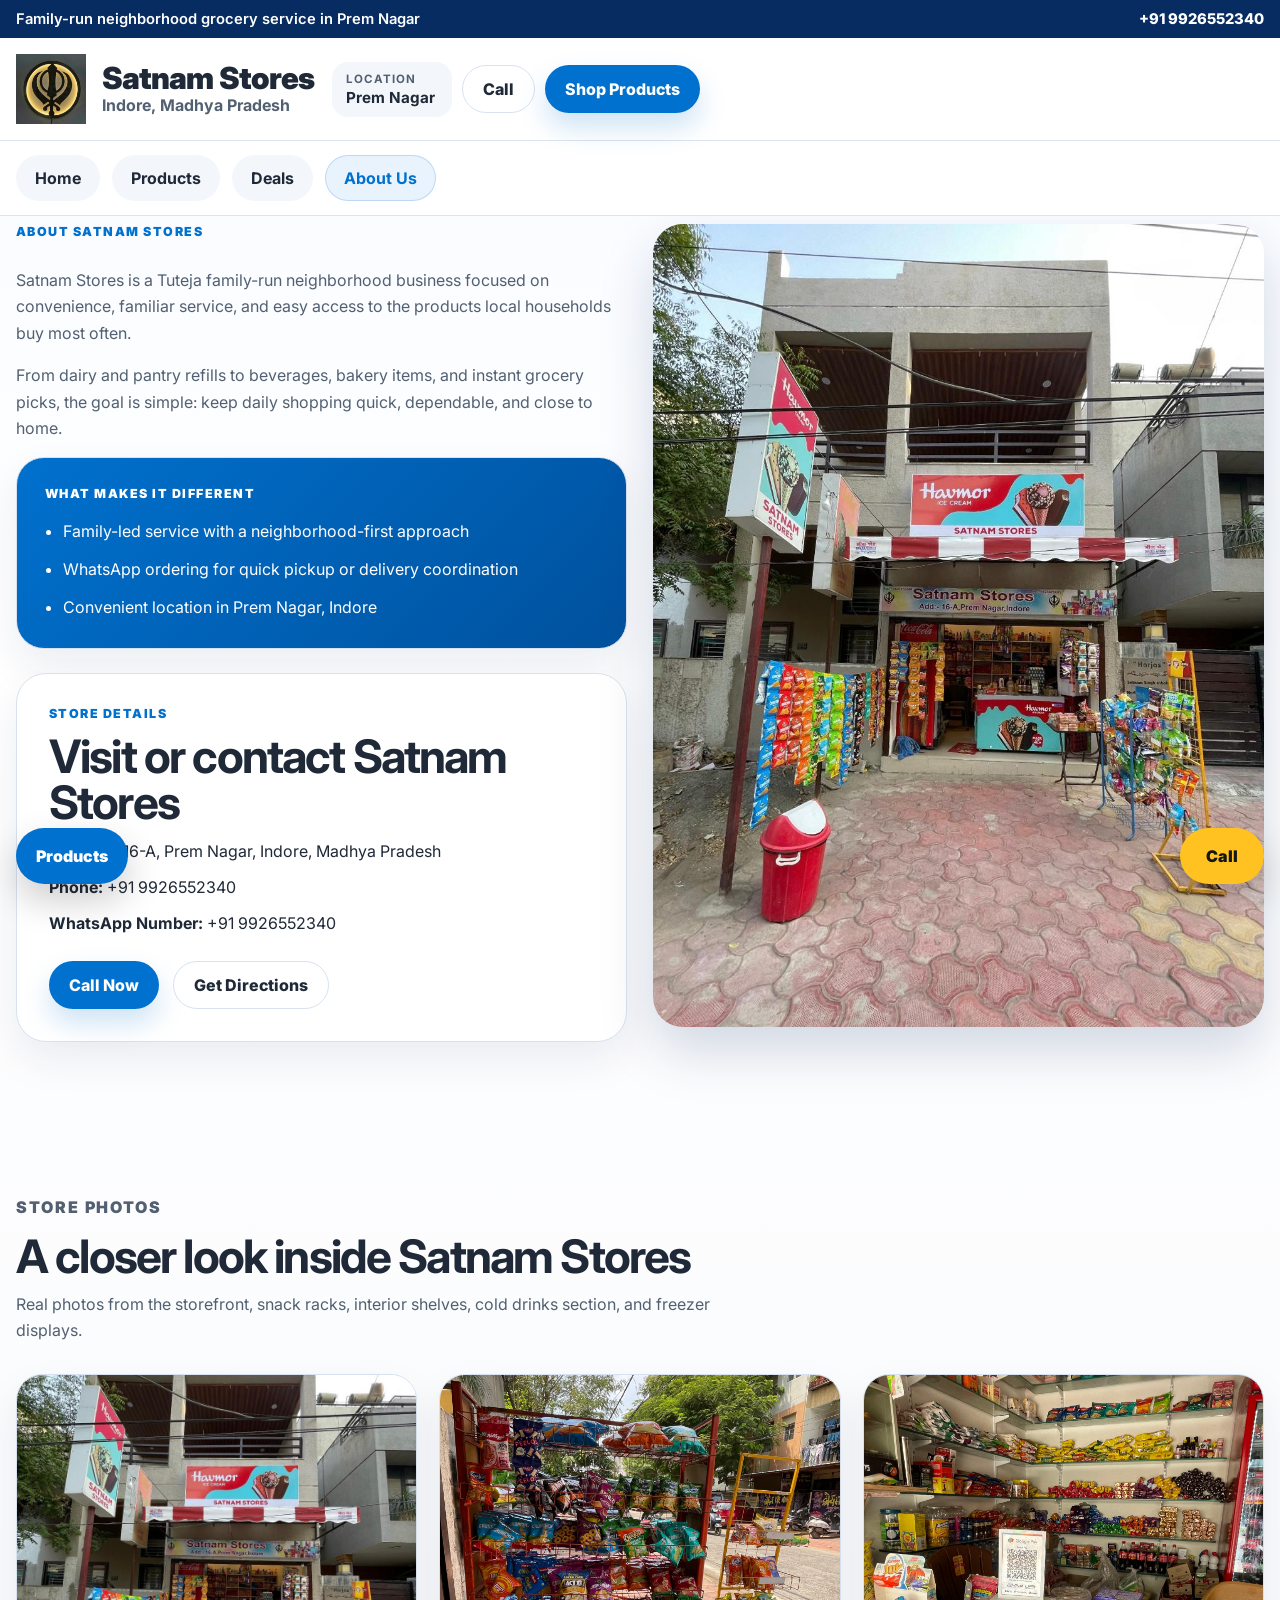
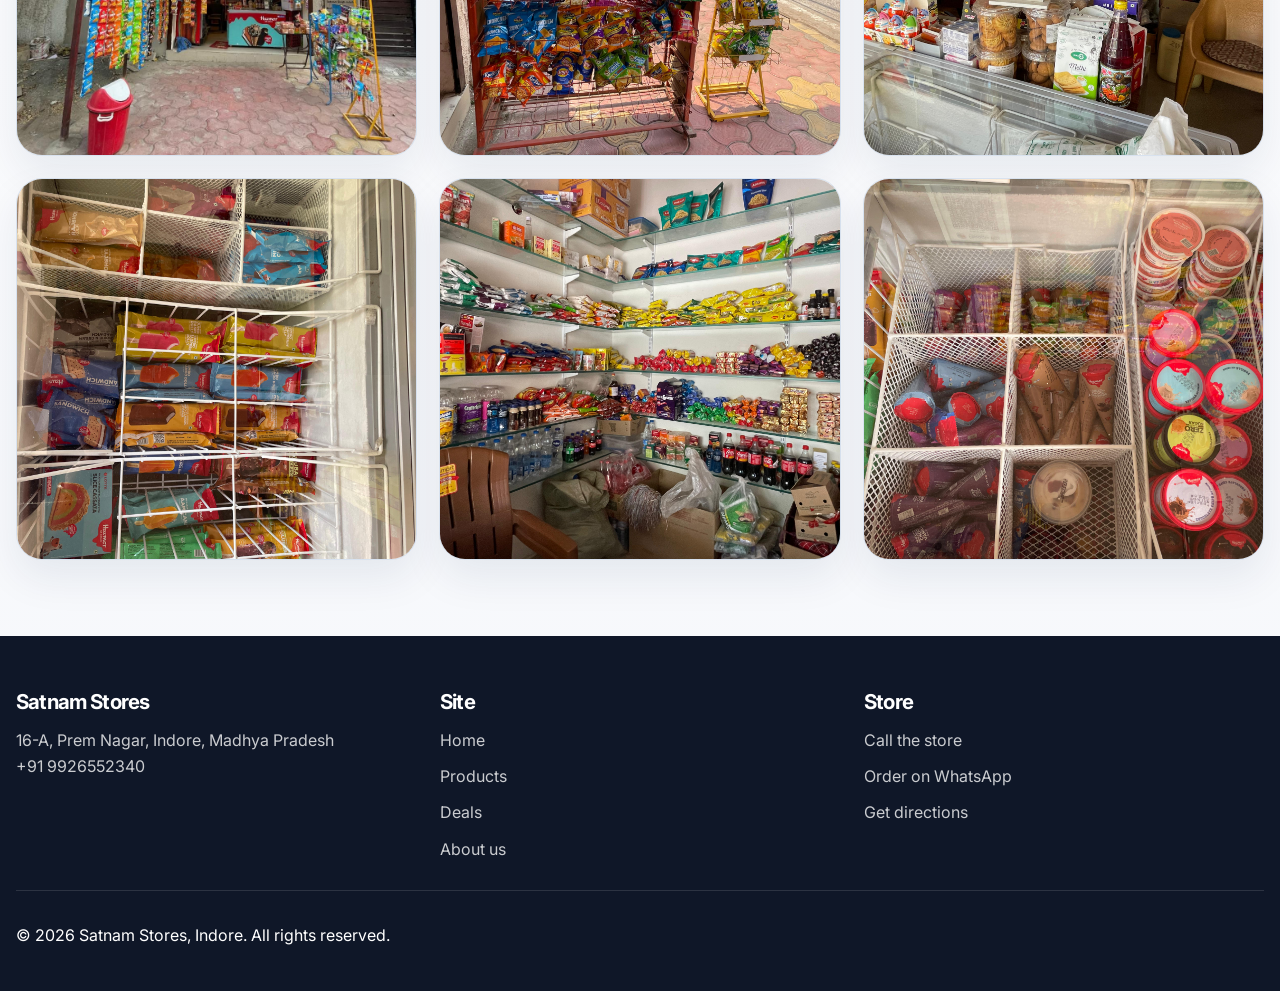
==== commit 2d8a62ce: "Refine Satnam Stores about page layout" ====
--- a/about.html
+++ b/about.html
@@ -20,7 +20,7 @@
   <div class="topbar">
     <div class="container topbar-inner">
       <p>Family-run neighborhood grocery service in Prem Nagar</p>
-      <a href="tel:+19199854545">+1 919 985 4545</a>
+      <a href="tel:+919926552340">+91 9926552340</a>
     </div>
   </div>
 
@@ -36,17 +36,12 @@
         </span>
       </a>
 
-      <div class="page-utility-banner" aria-label="Store overview">
-        <strong>About Us</strong>
-        <span>Family business, everyday convenience, and a modern WhatsApp ordering experience.</span>
-      </div>
-
       <div class="header-actions">
         <a class="header-chip" href="#store-details">
           <span class="header-chip-label">Location</span>
           <strong>Prem Nagar</strong>
         </a>
-        <a class="header-button header-button-light" href="tel:+19199854545">Call</a>
+        <a class="header-button header-button-light" href="tel:+919926552340">Call</a>
         <a class="header-button header-button-primary" href="./index.html#catalog">Shop Products</a>
       </div>
 
@@ -85,18 +80,32 @@
       <div class="container about-hero-grid">
         <div class="about-hero-copy">
           <p class="eyebrow eyebrow-blue">About Satnam Stores</p>
-          <h1>Built like a neighborhood staple, run like a family business.</h1>
           <p class="hero-text">
-            Satnam Stores serves Prem Nagar, Indore with everyday grocery essentials, quick service,
-            and a familiar local shopping experience that families can rely on.
+            Satnam Stores is a Tuteja family-run neighborhood business focused on convenience, familiar service,
+            and easy access to the products local households buy most often.
           </p>
           <p class="hero-text">
-            The store combines household basics, trusted brands, and convenience-led ordering so customers
-            can stop by in person or place an order on WhatsApp when they need a quick refill.
+            From dairy and pantry refills to beverages, bakery items, and instant grocery picks, the goal is simple:
+            keep daily shopping quick, dependable, and close to home.
           </p>
-          <div class="hero-actions">
-            <a class="button button-primary" href="./index.html#catalog">Browse Products</a>
-            <a class="button button-secondary" href="#store-details">Store Details</a>
+          <div class="story-panel story-panel-accent">
+            <p class="eyebrow">What makes it different</p>
+            <ul class="story-list">
+              <li>Family-led service with a neighborhood-first approach</li>
+              <li>WhatsApp ordering for quick pickup or delivery coordination</li>
+              <li>Convenient location in Prem Nagar, Indore</li>
+            </ul>
+          </div>
+          <div class="store-detail-card store-detail-card-inline" id="store-details">
+            <p class="eyebrow eyebrow-blue">Store Details</p>
+            <h2>Visit or contact Satnam Stores</h2>
+            <p><strong>Address:</strong> 16-A, Prem Nagar, Indore, Madhya Pradesh</p>
+            <p><strong>Phone:</strong> <a href="tel:+919926552340">+91 9926552340</a></p>
+            <p><strong>WhatsApp Number:</strong> +91 9926552340</p>
+            <div class="hero-actions">
+              <a class="button button-primary" href="tel:+919926552340">Call Now</a>
+              <a class="button button-secondary" href="https://www.google.com/maps/search/?api=1&amp;query=16-A%2C+Prem+Nagar%2C+Indore%2C+Madhya+Pradesh" target="_blank" rel="noreferrer">Get Directions</a>
+            </div>
           </div>
         </div>
         <div class="about-hero-visual">
@@ -105,94 +114,45 @@
       </div>
     </section>
 
-    <section class="section about-story">
-      <div class="container about-story-grid">
-        <div class="story-panel">
-          <p class="eyebrow eyebrow-blue">Family Business</p>
-          <h2>A local store shaped around everyday needs</h2>
-          <p>
-            Satnam Stores is positioned as a family-run neighborhood business focused on convenience,
-            familiar service, and easy access to the products local households buy most often.
-          </p>
-          <p>
-            From dairy and pantry refills to beverages, bakery items, and instant grocery picks,
-            the goal is simple: keep daily shopping quick, dependable, and close to home.
-          </p>
-        </div>
-        <div class="story-panel story-panel-accent">
-          <p class="eyebrow">What makes it different</p>
-          <ul class="story-list">
-            <li>Family-led service with a neighborhood-first approach</li>
-            <li>Trusted brands and visible in-store stock</li>
-            <li>WhatsApp ordering for quick pickup or delivery coordination</li>
-            <li>Convenient location in Prem Nagar, Indore</li>
-          </ul>
-        </div>
-      </div>
-    </section>
-
     <section class="section owner-section">
       <div class="container">
         <div class="section-heading">
-          <p class="eyebrow eyebrow-blue">Owners &amp; Team</p>
-          <h2>The business is presented as a family-operated local store</h2>
-          <p>Using the available store photos, this page highlights the people-and-place side of the business in a professional way.</p>
+          <p class="eyebrow eyebrow-blue">Store Photos</p>
+          <h2>A closer look inside Satnam Stores</h2>
+          <p>Real photos from the storefront, snack racks, interior shelves, cold drinks section, and freezer displays.</p>
         </div>
 
         <div class="owner-grid">
           <article class="owner-card">
-            <img src="./assets/storefront.jpg" alt="Storefront representing the Satnam Stores family business">
-            <div class="owner-card-body">
-              <h3>Satnam Stores Family Team</h3>
-              <p class="owner-role">Family-owned neighborhood business</p>
-              <p>The storefront represents the family-run identity of the store and its roots in the local Prem Nagar community.</p>
-            </div>
+            <img src="./assets/storefront.jpg" alt="Satnam Stores storefront in Prem Nagar, Indore">
           </article>
 
           <article class="owner-card">
-            <img src="./assets/interior.jpg" alt="Inside Satnam Stores showing day-to-day store operations">
-            <div class="owner-card-body">
-              <h3>Daily Store Operations</h3>
-              <p class="owner-role">In-store service and product support</p>
-              <p>This visual highlights the active day-to-day environment behind customer service, stocking, and routine neighborhood orders.</p>
-            </div>
+            <img src="./assets/interior.jpg" alt="Inside Satnam Stores showing shelves and everyday products">
           </article>
 
           <article class="owner-card">
-            <img src="./assets/snacks.jpg" alt="Product display racks outside Satnam Stores">
-            <div class="owner-card-body">
-              <h3>Front-of-Store Experience</h3>
-              <p class="owner-role">Fast access for regular shoppers</p>
-              <p>Visible product displays and quick-grab racks reinforce the convenience-first approach that regular local customers value.</p>
-            </div>
+            <img src="./assets/snacks.jpg" alt="Snack display racks at Satnam Stores">
           </article>
-        </div>
-      </div>
-    </section>
 
-    <section class="section store-details-section" id="store-details">
-      <div class="container store-details-grid">
-        <div class="store-detail-card">
-          <p class="eyebrow eyebrow-blue">Store Details</p>
-          <h2>Visit or contact Satnam Stores</h2>
-          <p><strong>Address:</strong> 16-A, Prem Nagar, Indore, Madhya Pradesh</p>
-          <p><strong>Phone:</strong> <a href="tel:+19199854545">+1 919 985 4545</a></p>
-          <p><strong>WhatsApp Test Number:</strong> +1 919 985 4545</p>
-          <div class="hero-actions">
-            <a class="button button-primary" href="tel:+19199854545">Call Now</a>
-            <a class="button button-secondary" href="https://www.google.com/maps/search/?api=1&amp;query=16-A%2C+Prem+Nagar%2C+Indore%2C+Madhya+Pradesh" target="_blank" rel="noreferrer">Get Directions</a>
-          </div>
-        </div>
+          <article class="owner-card">
+            <img src="./assets/drinks.jpg" alt="Cold drinks refrigerator at Satnam Stores">
+          </article>
 
-        <div class="store-detail-visual">
-          <img src="./assets/drinks.jpg" alt="Cold drinks fridge inside Satnam Stores">
+          <article class="owner-card">
+            <img src="./assets/sweets.jpg" alt="Sweets and biscuits shelves at Satnam Stores">
+          </article>
+
+          <article class="owner-card">
+            <img src="./assets/icecream.jpg" alt="Ice cream freezer at Satnam Stores">
+          </article>
         </div>
       </div>
     </section>
   </main>
 
   <div class="mobile-cta-bar">
-    <a class="floating-call" href="tel:+19199854545" aria-label="Call Satnam Stores">Call</a>
+    <a class="floating-call" href="tel:+919926552340" aria-label="Call Satnam Stores">Call</a>
     <a class="floating-cart" href="./index.html#catalog" aria-label="Browse products">Products</a>
   </div>
 
@@ -201,7 +161,7 @@
       <div>
         <h3>Satnam Stores</h3>
         <p>16-A, Prem Nagar, Indore, Madhya Pradesh</p>
-        <p><a href="tel:+19199854545">+1 919 985 4545</a></p>
+        <p><a href="tel:+919926552340">+91 9926552340</a></p>
       </div>
       <div>
         <h3>Site</h3>
@@ -215,7 +175,7 @@
       <div>
         <h3>Store</h3>
         <ul>
-          <li><a href="tel:+19199854545">Call the store</a></li>
+          <li><a href="tel:+919926552340">Call the store</a></li>
           <li><a href="./index.html#catalog">Order on WhatsApp</a></li>
           <li><a href="https://www.google.com/maps/search/?api=1&amp;query=16-A%2C+Prem+Nagar%2C+Indore%2C+Madhya+Pradesh" target="_blank" rel="noreferrer">Get directions</a></li>
         </ul>
--- a/styles.css
+++ b/styles.css
@@ -1327,7 +1327,7 @@
 }
 
 .about-hero {
-  padding-top: 34px;
+  padding-top: 8px;
 }
 
 .about-hero-grid,
@@ -1336,7 +1336,13 @@
   display: grid;
   grid-template-columns: repeat(2, minmax(0, 1fr));
   gap: 26px;
-  align-items: center;
+  align-items: start;
+}
+
+.about-hero-copy {
+  display: grid;
+  gap: 16px;
+  align-content: start;
 }
 
 .about-hero-visual img,
@@ -1418,6 +1424,10 @@
 
 .store-detail-card p + p {
   margin-top: 10px;
+}
+
+.store-detail-card-inline {
+  margin-top: 8px;
 }
 
 @media (max-width: 1120px) {
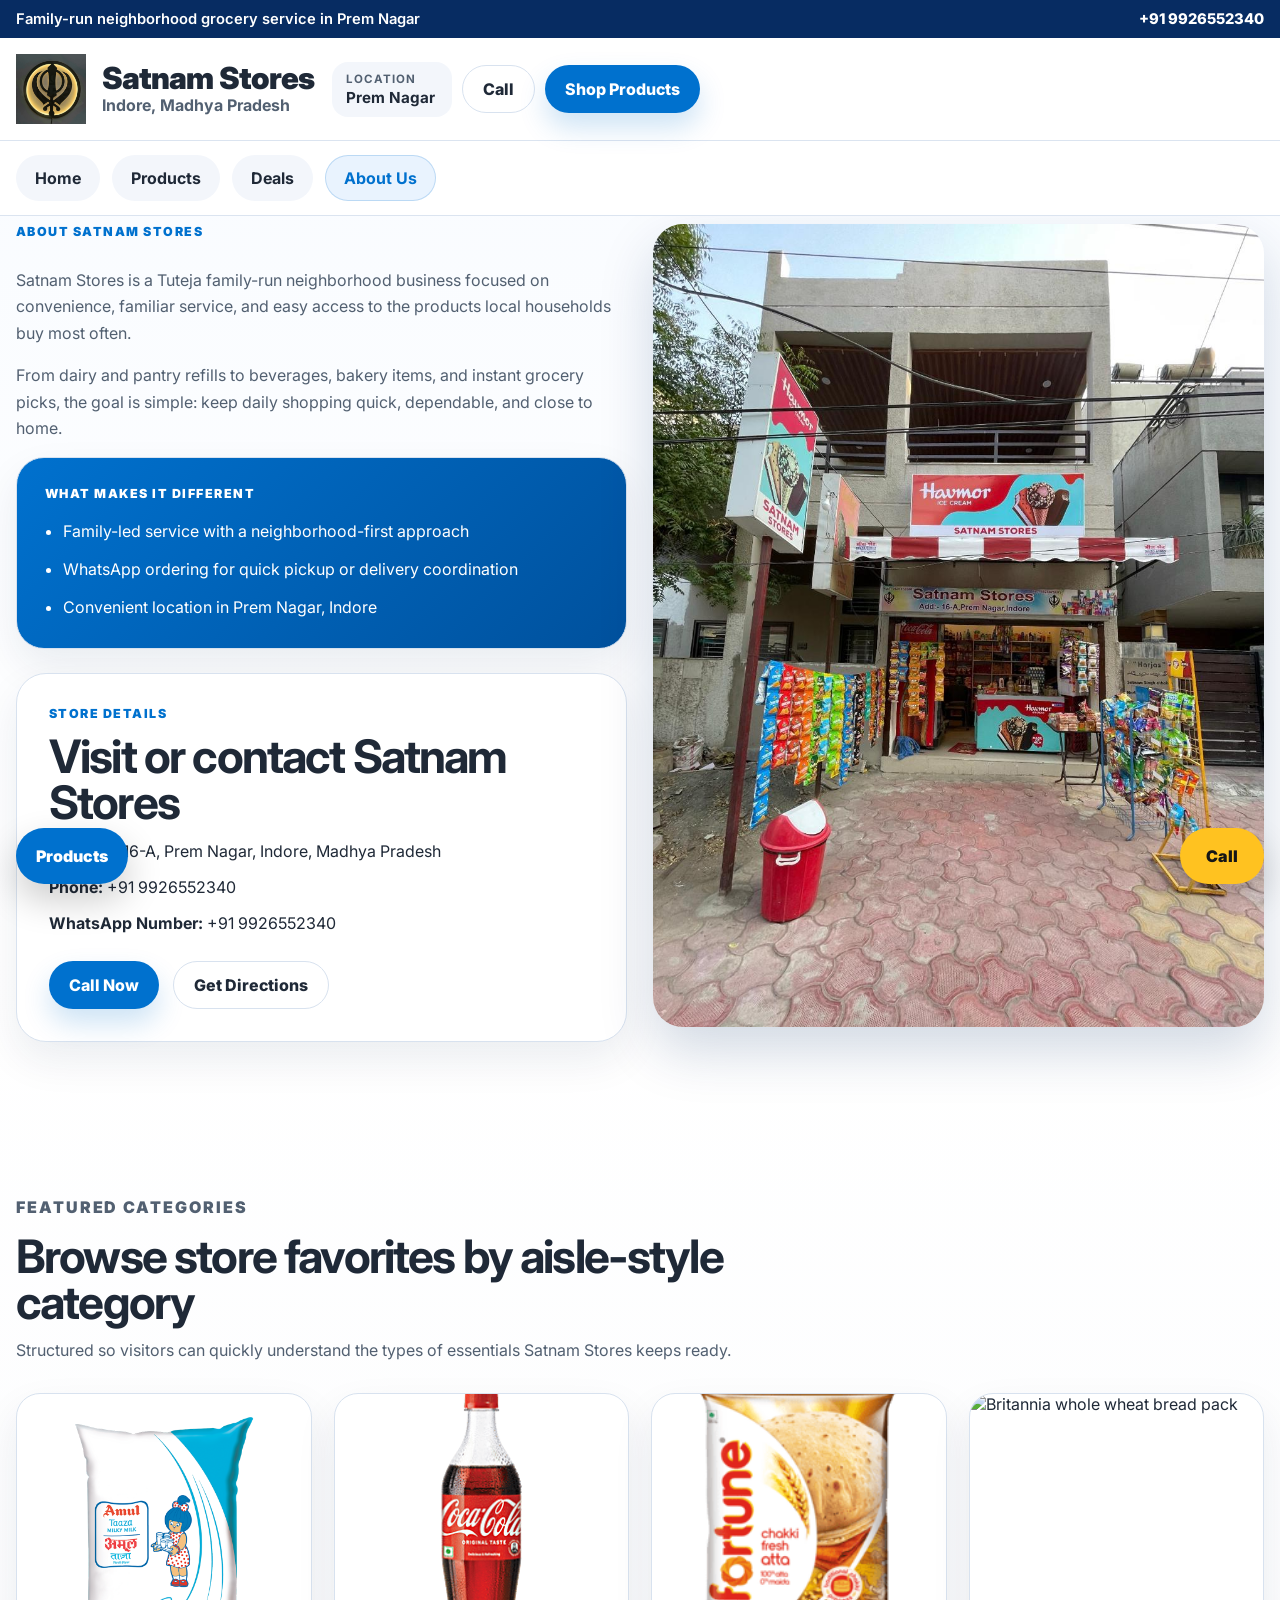
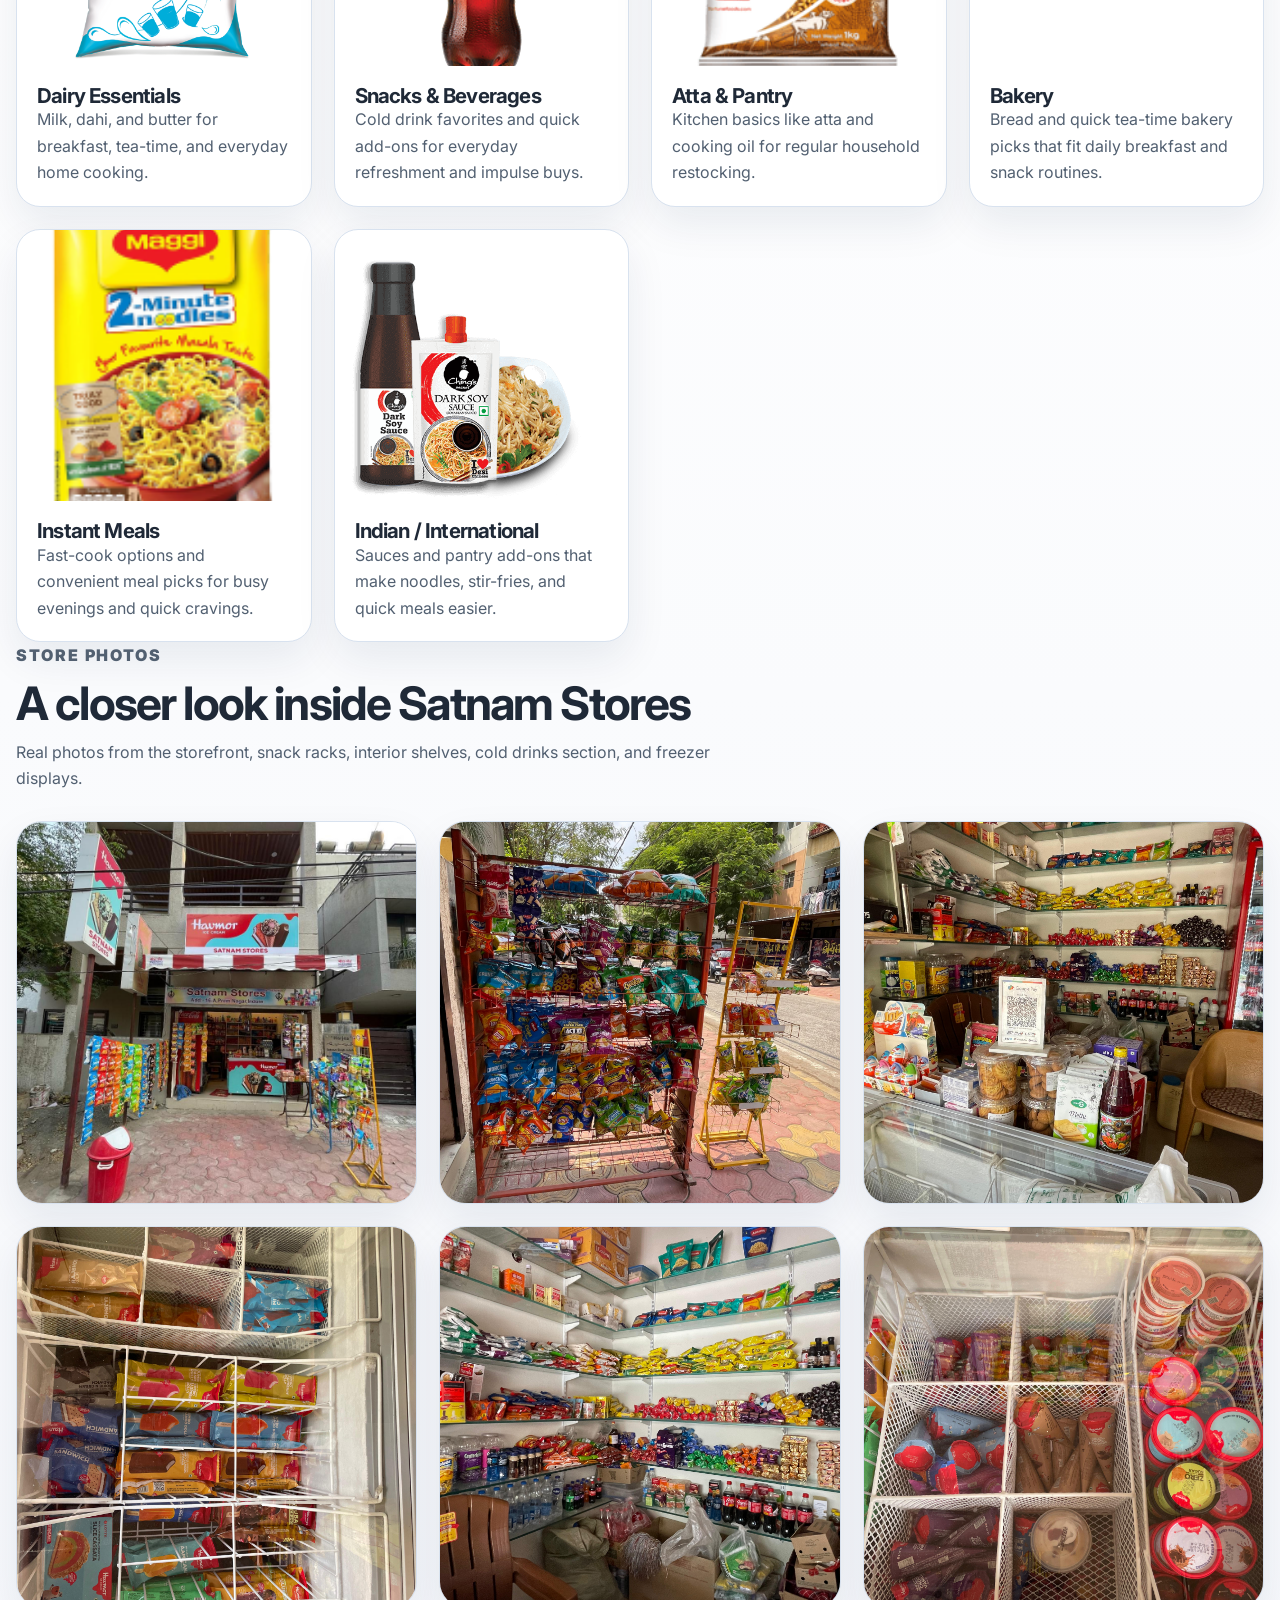
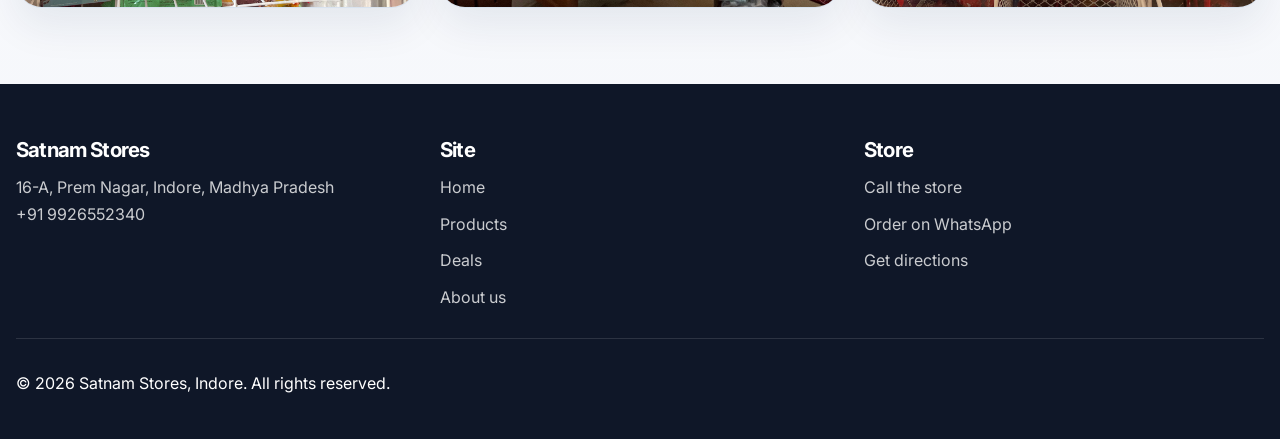
==== commit a13ab3d9: "Move featured categories to about page" ====
--- a/about.html
+++ b/about.html
@@ -117,6 +117,57 @@
     <section class="section owner-section">
       <div class="container">
         <div class="section-heading">
+          <p class="eyebrow eyebrow-blue">Featured Categories</p>
+          <h2>Browse store favorites by aisle-style category</h2>
+          <p>Structured so visitors can quickly understand the types of essentials Satnam Stores keeps ready.</p>
+        </div>
+
+        <div class="category-grid">
+          <article class="category-card">
+            <img src="./assets/catalog/amul-taaza.png" alt="Amul Taaza milk pack">
+            <div class="category-content">
+              <h3>Dairy Essentials</h3>
+              <p>Milk, dahi, and butter for breakfast, tea-time, and everyday home cooking.</p>
+            </div>
+          </article>
+          <article class="category-card">
+            <img src="./assets/catalog/coca-cola.jpg" alt="Coca-Cola bottle product pack">
+            <div class="category-content">
+              <h3>Snacks &amp; Beverages</h3>
+              <p>Cold drink favorites and quick add-ons for everyday refreshment and impulse buys.</p>
+            </div>
+          </article>
+          <article class="category-card">
+            <img src="./assets/catalog/fortune-atta.png" alt="Fortune atta pack">
+            <div class="category-content">
+              <h3>Atta &amp; Pantry</h3>
+              <p>Kitchen basics like atta and cooking oil for regular household restocking.</p>
+            </div>
+          </article>
+          <article class="category-card">
+            <img src="./assets/catalog/britannia-bread.png" alt="Britannia whole wheat bread pack">
+            <div class="category-content">
+              <h3>Bakery</h3>
+              <p>Bread and quick tea-time bakery picks that fit daily breakfast and snack routines.</p>
+            </div>
+          </article>
+          <article class="category-card">
+            <img src="./assets/catalog/maggi-noodles.png" alt="Maggi noodles pack">
+            <div class="category-content">
+              <h3>Instant Meals</h3>
+              <p>Fast-cook options and convenient meal picks for busy evenings and quick cravings.</p>
+            </div>
+          </article>
+          <article class="category-card">
+            <img src="./assets/catalog/chings-soy-sauce.png" alt="Ching's dark soy sauce bottle">
+            <div class="category-content">
+              <h3>Indian / International</h3>
+              <p>Sauces and pantry add-ons that make noodles, stir-fries, and quick meals easier.</p>
+            </div>
+          </article>
+        </div>
+
+        <div class="section-heading">
           <p class="eyebrow eyebrow-blue">Store Photos</p>
           <h2>A closer look inside Satnam Stores</h2>
           <p>Real photos from the storefront, snack racks, interior shelves, cold drinks section, and freezer displays.</p>
--- a/styles.css
+++ b/styles.css
@@ -447,11 +447,26 @@
   display: grid;
   grid-template-columns: minmax(0, 1fr) minmax(340px, 520px);
   gap: 28px;
-  align-items: center;
+  align-items: start;
 }
 
 .hero-copy {
-  padding: 26px 0;
+  padding: 10px 0 0;
+  display: grid;
+  gap: 22px;
+}
+
+.hero-benefits-heading {
+  margin-bottom: 0;
+}
+
+.hero-benefits-grid {
+  grid-template-columns: repeat(2, minmax(0, 1fr));
+  gap: 18px;
+}
+
+.hero-benefits-grid .benefit-card {
+  min-height: 100%;
 }
 
 .eyebrow {
